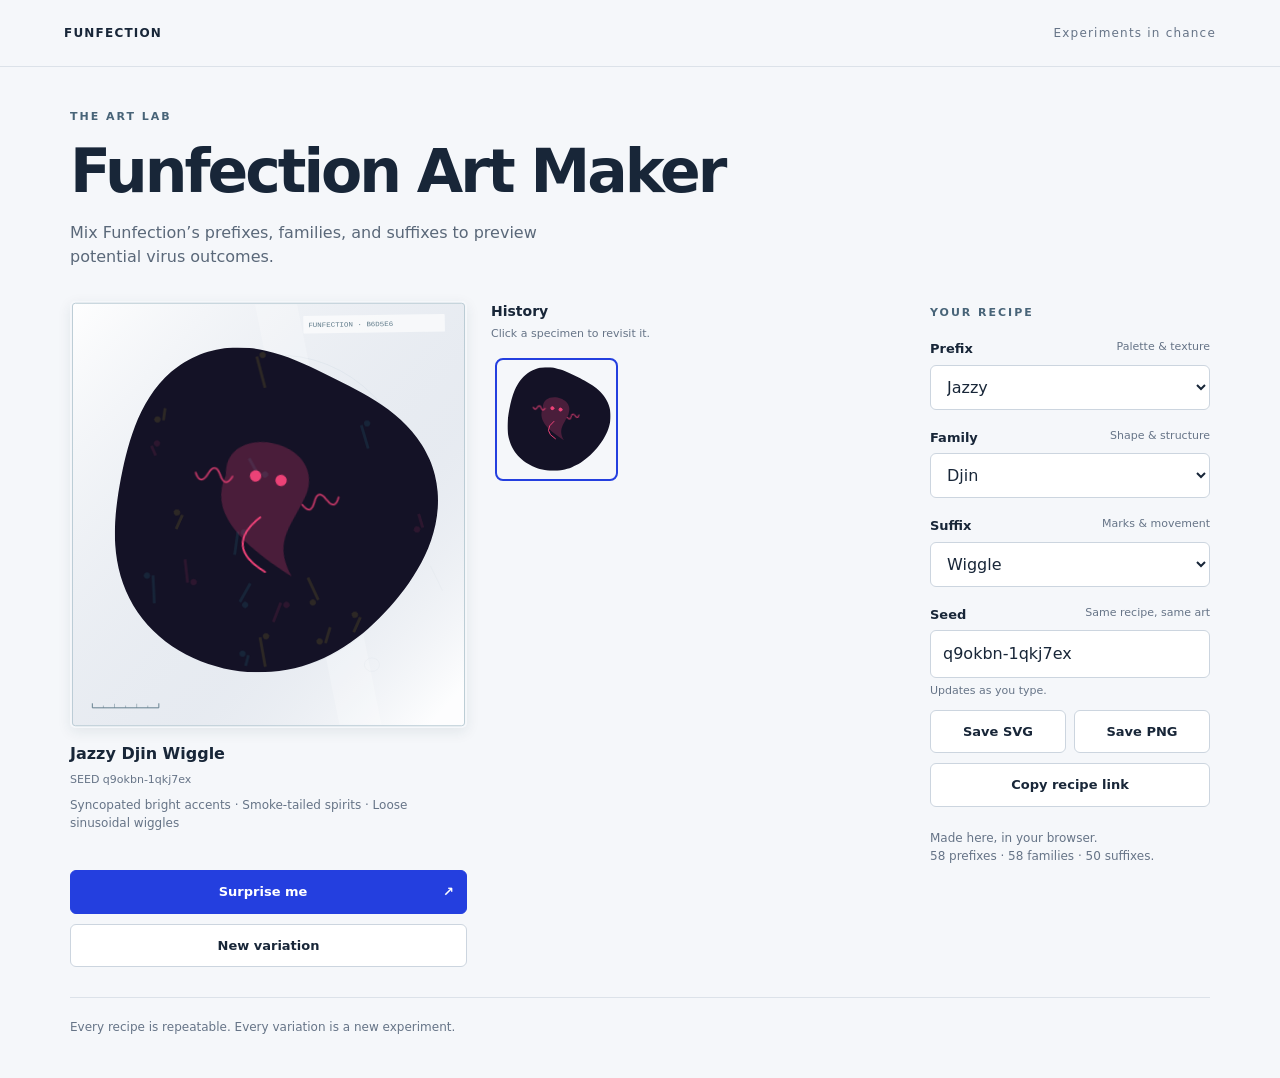
==== art/index.html @ f911940b "Space plate instances by fitted body size to limit overlap" ====
<!doctype html>
<html lang="en">
  <head>
    <meta charset="utf-8" />
    <meta name="viewport" content="width=device-width,initial-scale=1" />
    <title>Funfection Art Maker</title>
    <link rel="stylesheet" href="style.css?v=9" />
    <script src="catalog.js?v=9" defer></script>
    <script src="traits.js?v=12" defer></script>
    <script src="config.js?v=9" defer></script>
    <script src="art.js?v=19" defer></script>
    <script src="plate.js?v=9" defer></script>
    <script src="app.js?v=18" defer></script>
  </head>
  <body>
    <header><a href="/">FUNFECTION</a><span>Experiments in chance</span></header>
    <main>
      <section class="intro">
        <p class="eyebrow">THE ART LAB</p>
        <h1>Funfection Art Maker</h1>
        <p>
          Mix Funfection’s prefixes, families, and suffixes to preview potential virus outcomes.
        </p>
      </section>
      <section class="lab" aria-label="Art maker">
        <div class="work">
          <div class="specimens">
            <div class="current">
              <div class="microscope-slide">
                <div id="plate-overlay" class="plate-overlay" aria-hidden="true"></div>
                <div id="art" role="img" aria-label="Generated artwork"></div>
              </div>
              <div class="caption">
                <h2 id="name"></h2>
                <span id="edition"></span>
                <p id="traits-info" class="trait-description"></p>
              </div>
              <div class="image-actions" aria-label="Generate artwork">
                <button class="primary" type="button" id="random">
                  Surprise me <span>↗</span>
                </button>
                <button type="button" id="variation">New variation</button>
              </div>
            </div>
            <section class="history-panel" aria-label="Image history">
              <h2>History</h2>
              <p>Click a specimen to revisit it.</p>
              <div id="history"></div>
            </section>
          </div>
        </div>
        <aside>
          <p class="eyebrow">YOUR RECIPE</p>
          <form id="recipe">
            <label for="prefix">Prefix <small>Palette & texture</small></label
            ><select id="prefix"></select>
            <label for="family">Family <small>Shape & structure</small></label
            ><select id="family"></select>
            <label for="suffix">Suffix <small>Marks & movement</small></label
            ><select id="suffix"></select>
            <label for="seed">Seed <small>Same recipe, same art</small></label
            ><input
              id="seed"
              maxlength="80"
              autocomplete="off"
              aria-describedby="seed-help"
            /><small id="seed-help">Updates as you type.</small>
            <div class="downloads">
              <button type="button" id="svg">Save SVG</button
              ><button type="button" id="png">Save PNG</button>
            </div>
            <button type="button" id="share">Copy recipe link</button>
          </form>
          <p class="note">
            Made here, in your browser.<br />58 prefixes · 58 families · 50 suffixes.
          </p>
          <p id="status" role="status" aria-live="polite"></p>
        </aside>
      </section>
      <footer>Every recipe is repeatable. Every variation is a new experiment.</footer>
    </main>
  </body>
</html>
---- art/style.css ----
* {
  box-sizing: border-box;
}
body {
  margin: 0;
  background: #f5f7fa;
  color: #182638;
  font:
    16px/1.5 system-ui,
    sans-serif;
}
header {
  padding: 24px 5vw;
  display: flex;
  justify-content: space-between;
  border-bottom: 1px solid #dce2e9;
  font-size: 12px;
  letter-spacing: 0.1em;
}
header a {
  font-weight: 800;
  color: inherit;
  text-decoration: none;
}
header span {
  color: #667487;
}
main {
  max-width: 1200px;
  margin: auto;
  padding: 42px 30px;
}
.eyebrow {
  font-size: 11px;
  font-weight: 800;
  letter-spacing: 0.18em;
  color: #486478;
  margin: 0 0 14px;
}
.intro {
  margin-bottom: 32px;
}
.intro h1 {
  font-size: clamp(36px, 5vw, 60px);
  line-height: 1.05;
  letter-spacing: -0.05em;
  margin: 0 0 18px;
}
.intro > p:last-child {
  color: #5a6879;
  max-width: 490px;
}
.lab {
  display: grid;
  grid-template-columns: minmax(0, 1fr) 280px;
  gap: 42px;
  align-items: start;
}
.work {
  min-width: 0;
}
#art {
  background: white;
  aspect-ratio: 1;
  box-shadow: 0 12px 40px #18263812;
}
#art svg {
  display: block;
  width: 100%;
  height: 100%;
}
.caption {
  display: flex;
  justify-content: space-between;
  align-items: baseline;
  gap: 15px;
  padding: 14px 0;
}
.caption h2 {
  font-size: 16px;
  margin: 0;
}
.caption span {
  font-size: 11px;
  color: #667487;
  overflow-wrap: anywhere;
}
aside {
  padding-top: 4px;
}
label {
  display: flex;
  justify-content: space-between;
  font-size: 13px;
  font-weight: 650;
  margin: 18px 0 6px;
}
small {
  font-size: 11px;
  font-weight: 400;
  color: #667487;
}
select,
input,
button {
  font: inherit;
  width: 100%;
  border: 1px solid #ccd5df;
  border-radius: 6px;
  background: white;
  color: inherit;
  padding: 11px 12px;
}
button {
  cursor: pointer;
  margin-top: 10px;
  font-size: 13px;
  font-weight: 650;
}
button:hover {
  background: #e9eff5;
}
button:focus-visible,
input:focus-visible,
select:focus-visible {
  outline: 3px solid #619bf2;
  outline-offset: 3px;
}
.primary {
  background: #243fdf;
  color: white;
  border-color: #243fdf;
  margin-top: 24px;
}
.primary:hover {
  background: #1930bc;
}
.primary span {
  float: right;
}
.downloads {
  display: flex;
  gap: 8px;
}
.note,
footer,
#status {
  font-size: 12px;
  color: #667487;
}
.note {
  margin-top: 22px;
}
footer {
  border-top: 1px solid #dce2e9;
  margin-top: 30px;
  padding-top: 20px;
}
#status {
  min-height: 18px;
}
@media (max-width: 700px) {
  header span {
    display: none;
  }
  main {
    padding: 28px 20px;
  }
  .lab {
    grid-template-columns: 1fr;
    gap: 20px;
  }
  .caption {
    flex-wrap: wrap;
  }
  aside {
    padding: 0;
  }
  .intro h1 br {
    display: none;
  }
}

/* Half the original width and height gives one quarter of the display area. */
.specimens {
  display: grid;
  grid-template-columns: minmax(0, 1fr) minmax(0, 1fr);
  gap: 24px;
  align-items: start;
}
.current {
  min-width: 0;
}
#art {
  background: transparent;
  border-radius: 50%;
  box-shadow: none;
}
.caption {
  display: block;
}
.caption span {
  display: block;
  margin-top: 6px;
}
.history-panel h2 {
  font-size: 14px;
  margin: 0;
}
.history-panel p {
  font-size: 11px;
  color: #667487;
  margin: 4px 0 12px;
}
#history {
  display: grid;
  grid-template-columns: repeat(3, minmax(0, 1fr));
  gap: 10px;
  max-height: 480px;
  overflow: auto;
  padding: 4px;
}
.history-item {
  padding: 0;
  border: 2px solid transparent;
  background: transparent;
  margin: 0;
  border-radius: 50%;
  aspect-ratio: 1;
}
.history-item:hover {
  background: transparent;
  border-color: #9aa9c0;
}
.history-item[aria-pressed='true'] {
  border-color: #243fdf;
}
.history-item svg {
  display: block;
  width: 100%;
  height: 100%;
  border-radius: 50%;
}
#seed-help {
  display: block;
  margin-top: 5px;
}
@media (max-width: 420px) {
  .specimens {
    gap: 14px;
  }
  #history {
    grid-template-columns: repeat(2, minmax(0, 1fr));
    gap: 6px;
  }
}

.trait-description {
  font-size: 12px;
  line-height: 1.5;
  color: #667487;
  margin: 8px 0 0;
}

/* Presentation glass stays outside the exported specimen SVG. */
.microscope-slide {
  position: relative;
  padding: 24px 12px 30px;
  background: linear-gradient(135deg, #ffffffbb, #dcebf150 48%, #ffffffb8);
  border: 1px solid #bccdd7;
  border-radius: 5px;
  box-shadow:
    0 4px 14px #17384616,
    inset 0 0 0 3px #ffffff70;
  isolation: isolate;
}
.microscope-slide::before {
  content: '';
  position: absolute;
  inset: 13% 6%;
  border: 1px solid #b5c9d375;
  border-radius: 50%;
  box-shadow: inset 0 0 22px #9fb7c72b;
  z-index: -1;
}
.microscope-slide::after {
  content: '';
  position: absolute;
  inset: 0;
  background: linear-gradient(
    118deg,
    transparent 28%,
    #ffffff70 29%,
    #ffffff15 39%,
    transparent 40%
  );
  pointer-events: none;
  border-radius: inherit;
}
.slide-label {
  position: absolute;
  top: 8px;
  left: 10px;
  font:
    7px/1.2 ui-monospace,
    monospace;
  letter-spacing: 0.12em;
  color: #607b8a;
}
.slide-scale {
  position: absolute;
  bottom: 12px;
  right: 13px;
  width: 42px;
  height: 5px;
  border: 1px solid #607b8a;
  border-top: 0;
  background: repeating-linear-gradient(90deg, transparent 0 6px, #607b8a 6px 7px);
}
#art,
#art svg,
.history-item svg {
  border-radius: 0;
}
.history-item {
  border-radius: 8px;
}

/* The seeded glass SVG replaces the fixed coverslip and reflection. */
.microscope-slide {
  background: transparent;
  border: 0;
  box-shadow: 0 4px 14px #17384616;
}
.microscope-slide::before,
.microscope-slide::after {
  content: none;
}
.plate-overlay {
  position: absolute;
  inset: 0;
  pointer-events: none;
  z-index: 0;
}
.plate-overlay svg {
  display: block;
  width: 100%;
  height: 100%;
}
.microscope-slide #art {
  position: relative;
  z-index: 1;
}
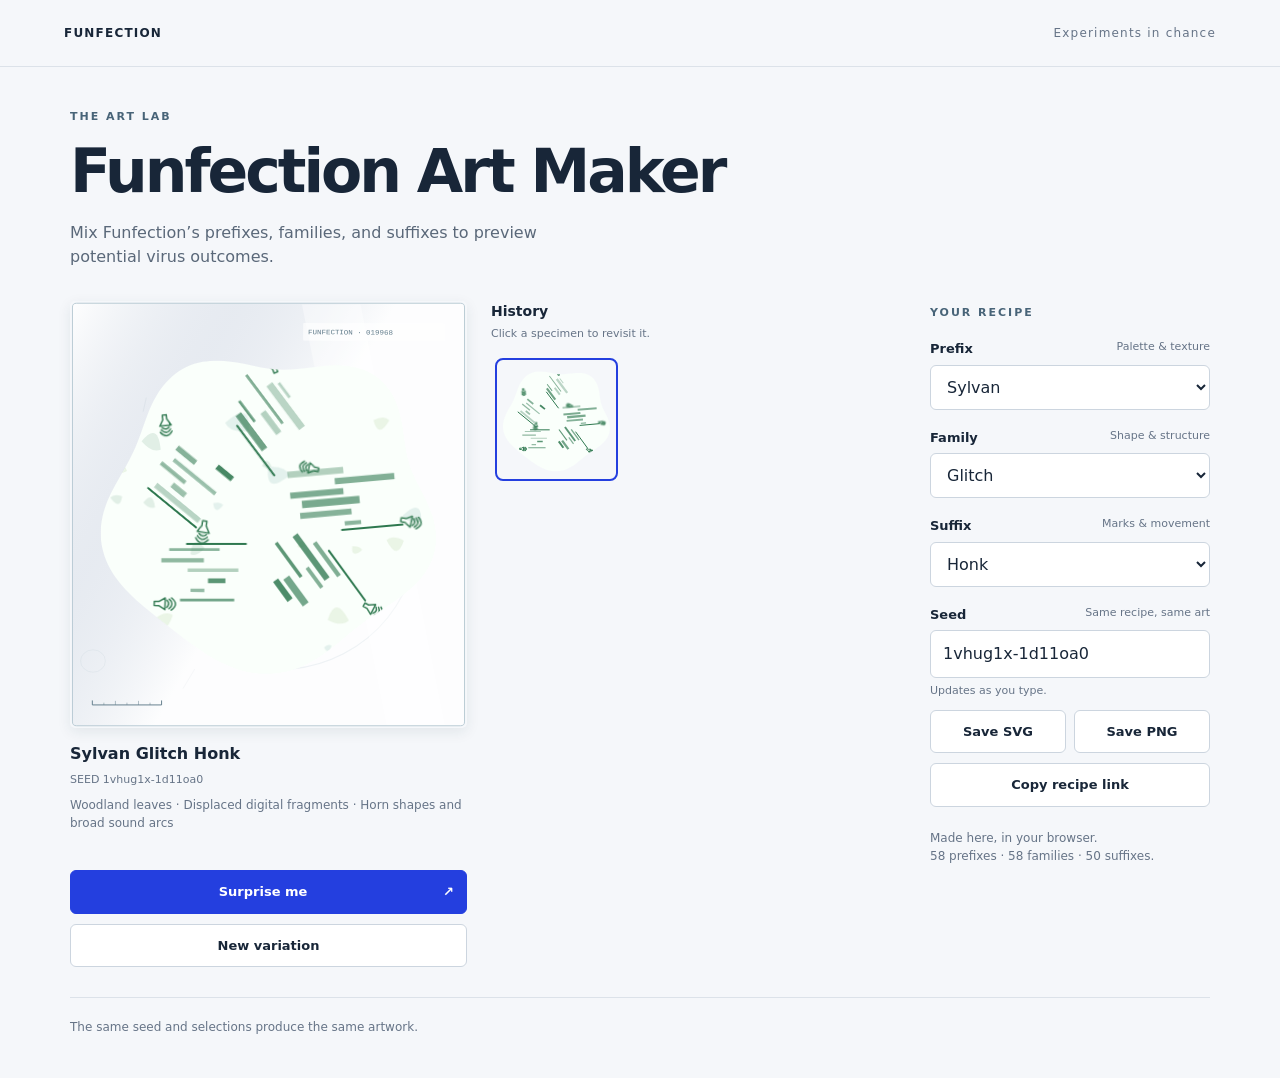
==== commit 4d057eaa: "Simplify Art Maker footer wording" ====
--- a/art/index.html
+++ b/art/index.html
@@ -77,7 +77,7 @@
           <p id="status" role="status" aria-live="polite"></p>
         </aside>
       </section>
-      <footer>Every recipe is repeatable. Every variation is a new experiment.</footer>
+      <footer>The same seed and selections produce the same artwork.</footer>
     </main>
   </body>
 </html>
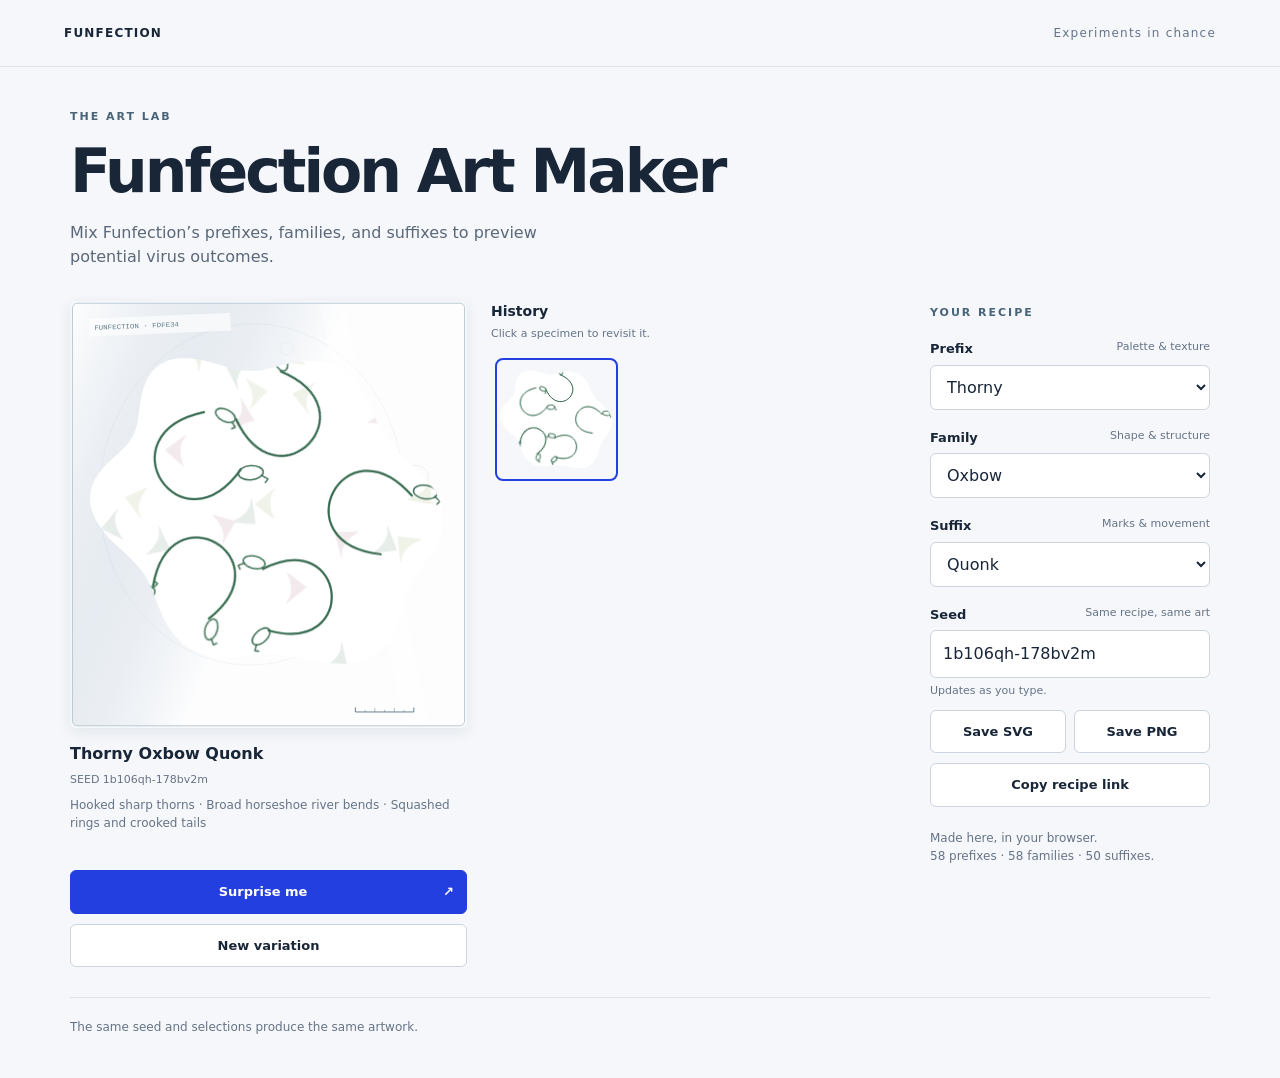
==== commit 84702cff: "Toggle main virus artwork to a full viewport view on click" ====
--- a/art/index.html
+++ b/art/index.html
@@ -4,13 +4,13 @@
     <meta charset="utf-8" />
     <meta name="viewport" content="width=device-width,initial-scale=1" />
     <title>Funfection Art Maker</title>
-    <link rel="stylesheet" href="style.css?v=9" />
+    <link rel="stylesheet" href="style.css?v=10" />
     <script src="catalog.js?v=9" defer></script>
     <script src="traits.js?v=12" defer></script>
     <script src="config.js?v=9" defer></script>
     <script src="art.js?v=19" defer></script>
     <script src="plate.js?v=9" defer></script>
-    <script src="app.js?v=18" defer></script>
+    <script src="app.js?v=19" defer></script>
   </head>
   <body>
     <header><a href="/">FUNFECTION</a><span>Experiments in chance</span></header>
@@ -28,7 +28,7 @@
             <div class="current">
               <div class="microscope-slide">
                 <div id="plate-overlay" class="plate-overlay" aria-hidden="true"></div>
-                <div id="art" role="img" aria-label="Generated artwork"></div>
+                <div id="art" role="button" tabindex="0" aria-expanded="false" aria-label="Generated artwork" title="Click to enlarge; click again to restore"></div>
               </div>
               <div class="caption">
                 <h2 id="name"></h2>
--- a/art/style.css
+++ b/art/style.css
@@ -351,3 +351,33 @@
   position: relative;
   z-index: 1;
 }
+
+#art {
+  cursor: zoom-in;
+}
+#art:focus-visible {
+  outline: 3px solid #619bf2;
+  outline-offset: 3px;
+}
+body:has(#art[aria-expanded='true']) {
+  overflow: hidden;
+}
+/* Lift the slide's stacking context above the rest of the page. */
+.microscope-slide:has(#art[aria-expanded='true']) {
+  isolation: auto;
+  z-index: 100;
+}
+.microscope-slide #art[aria-expanded='true'] {
+  position: fixed;
+  inset: 0;
+  z-index: 100;
+  display: grid;
+  place-items: center;
+  aspect-ratio: auto;
+  background: #f5f7fa;
+  cursor: zoom-out;
+}
+#art[aria-expanded='true'] svg {
+  width: min(100vw, 100dvh);
+  height: min(100vw, 100dvh);
+}
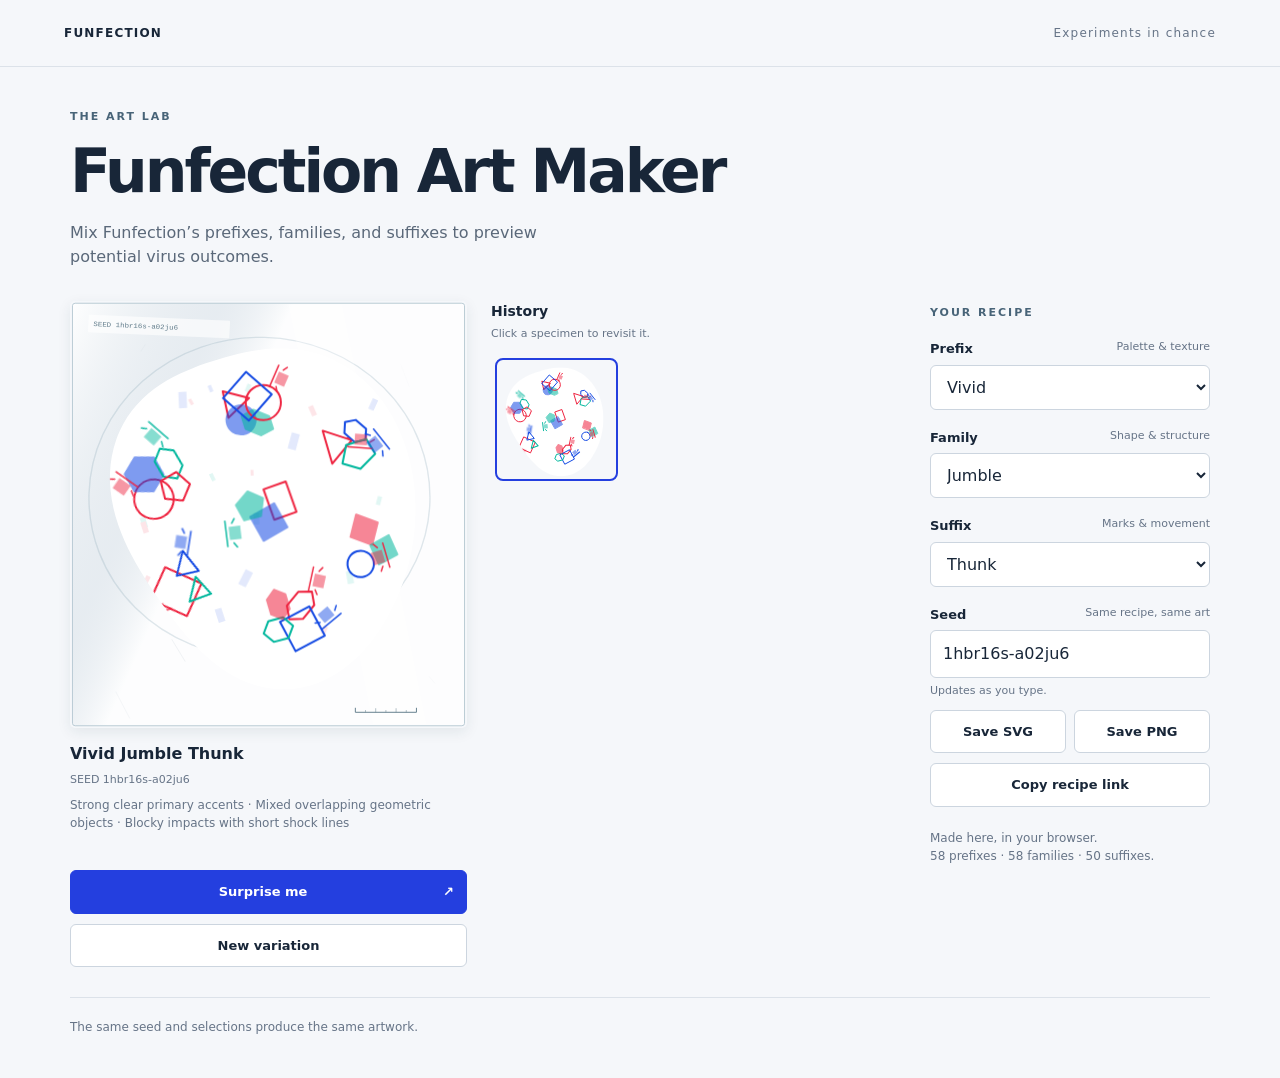
==== commit 1af8ce86: "Display actual seed on microscope slide label" ====
--- a/art/index.html
+++ b/art/index.html
@@ -9,7 +9,7 @@
     <script src="traits.js?v=12" defer></script>
     <script src="config.js?v=9" defer></script>
     <script src="art.js?v=19" defer></script>
-    <script src="plate.js?v=9" defer></script>
+    <script src="plate.js?v=10" defer></script>
     <script src="app.js?v=19" defer></script>
   </head>
   <body>
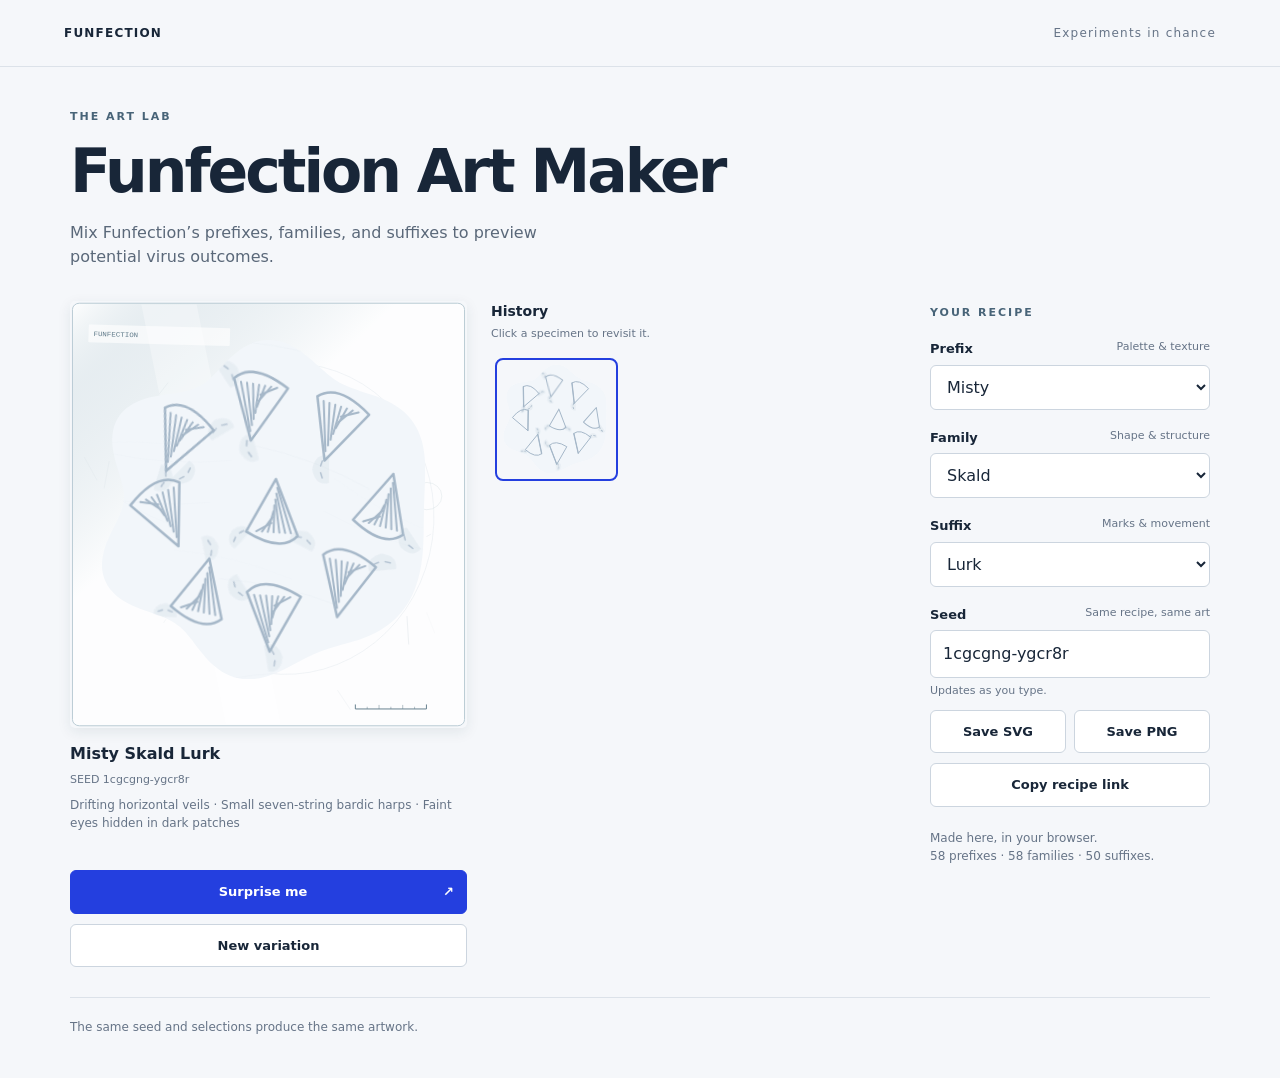
==== commit 159945ab: "Include branded microscope plate in SVG and PNG exports" ====
--- a/art/index.html
+++ b/art/index.html
@@ -9,8 +9,8 @@
     <script src="traits.js?v=12" defer></script>
     <script src="config.js?v=9" defer></script>
     <script src="art.js?v=19" defer></script>
-    <script src="plate.js?v=10" defer></script>
-    <script src="app.js?v=19" defer></script>
+    <script src="plate.js?v=11" defer></script>
+    <script src="app.js?v=20" defer></script>
   </head>
   <body>
     <header><a href="/">FUNFECTION</a><span>Experiments in chance</span></header>
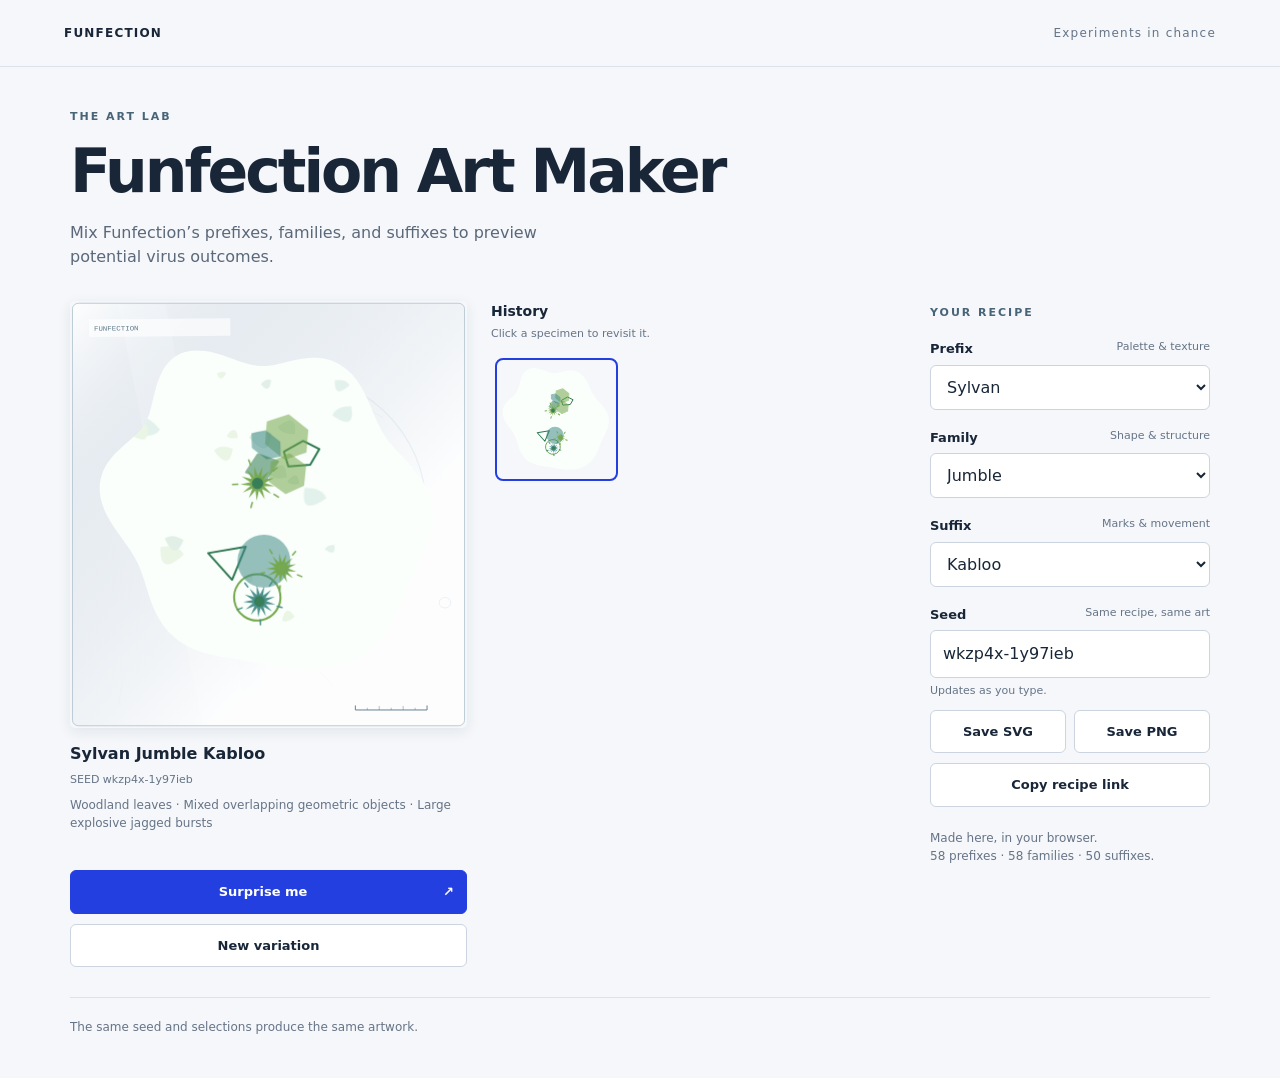
==== commit b67cf549: "Include branded microscope plate in enlarged artwork view" ====
--- a/art/index.html
+++ b/art/index.html
@@ -4,13 +4,13 @@
     <meta charset="utf-8" />
     <meta name="viewport" content="width=device-width,initial-scale=1" />
     <title>Funfection Art Maker</title>
-    <link rel="stylesheet" href="style.css?v=10" />
+    <link rel="stylesheet" href="style.css?v=11" />
     <script src="catalog.js?v=9" defer></script>
     <script src="traits.js?v=12" defer></script>
     <script src="config.js?v=9" defer></script>
     <script src="art.js?v=19" defer></script>
     <script src="plate.js?v=11" defer></script>
-    <script src="app.js?v=20" defer></script>
+    <script src="app.js?v=21" defer></script>
   </head>
   <body>
     <header><a href="/">FUNFECTION</a><span>Experiments in chance</span></header>
--- a/art/style.css
+++ b/art/style.css
@@ -64,7 +64,7 @@
   aspect-ratio: 1;
   box-shadow: 0 12px 40px #18263812;
 }
-#art svg {
+#art > svg {
   display: block;
   width: 100%;
   height: 100%;
@@ -377,7 +377,7 @@
   background: #f5f7fa;
   cursor: zoom-out;
 }
-#art[aria-expanded='true'] svg {
-  width: min(100vw, 100dvh);
-  height: min(100vw, 100dvh);
-}
+#art[aria-expanded='true'] > svg {
+  width: min(100vw, 84.2105dvh);
+  height: min(118.75vw, 100dvh);
+}
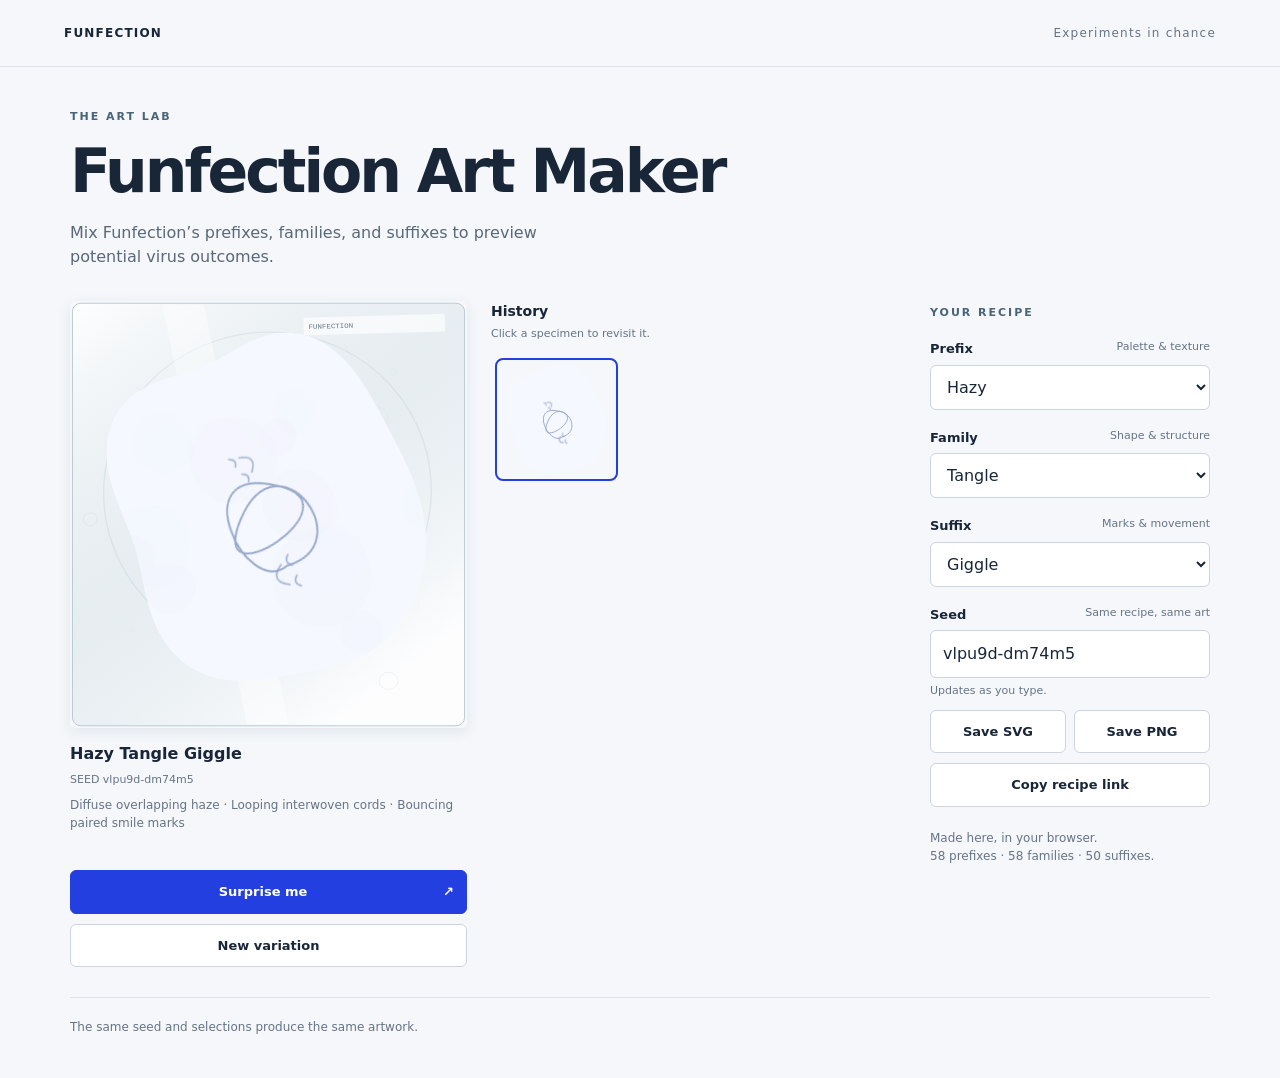
==== commit 74ec7128: "Remove uncalibrated microscope slide scale marks" ====
--- a/art/index.html
+++ b/art/index.html
@@ -4,12 +4,12 @@
     <meta charset="utf-8" />
     <meta name="viewport" content="width=device-width,initial-scale=1" />
     <title>Funfection Art Maker</title>
-    <link rel="stylesheet" href="style.css?v=11" />
+    <link rel="stylesheet" href="style.css?v=12" />
     <script src="catalog.js?v=9" defer></script>
     <script src="traits.js?v=12" defer></script>
     <script src="config.js?v=9" defer></script>
     <script src="art.js?v=19" defer></script>
-    <script src="plate.js?v=11" defer></script>
+    <script src="plate.js?v=12" defer></script>
     <script src="app.js?v=21" defer></script>
   </head>
   <body>
--- a/art/style.css
+++ b/art/style.css
@@ -307,16 +307,7 @@
   letter-spacing: 0.12em;
   color: #607b8a;
 }
-.slide-scale {
-  position: absolute;
-  bottom: 12px;
-  right: 13px;
-  width: 42px;
-  height: 5px;
-  border: 1px solid #607b8a;
-  border-top: 0;
-  background: repeating-linear-gradient(90deg, transparent 0 6px, #607b8a 6px 7px);
-}
+
 #art,
 #art svg,
 .history-item svg {
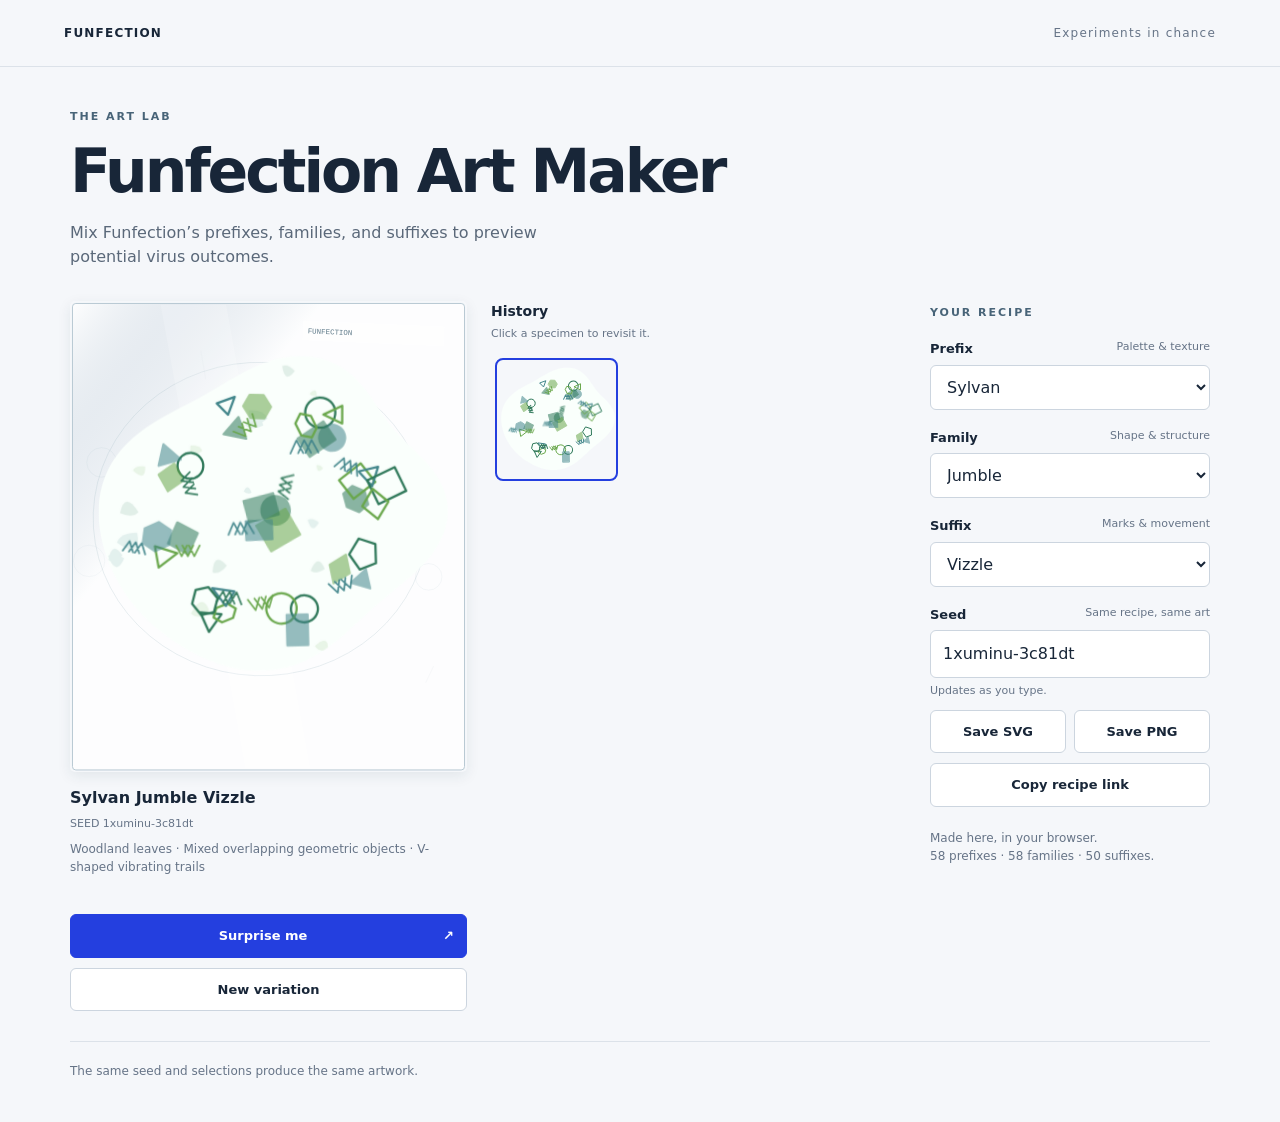
==== commit 44b205d0: "Unify slide composition and proportional strokes across views and exports" ====
--- a/art/index.html
+++ b/art/index.html
@@ -4,13 +4,13 @@
     <meta charset="utf-8" />
     <meta name="viewport" content="width=device-width,initial-scale=1" />
     <title>Funfection Art Maker</title>
-    <link rel="stylesheet" href="style.css?v=12" />
+    <link rel="stylesheet" href="style.css?v=13" />
     <script src="catalog.js?v=9" defer></script>
     <script src="traits.js?v=12" defer></script>
     <script src="config.js?v=9" defer></script>
     <script src="art.js?v=19" defer></script>
-    <script src="plate.js?v=12" defer></script>
-    <script src="app.js?v=21" defer></script>
+    <script src="plate.js?v=13" defer></script>
+    <script src="app.js?v=22" defer></script>
   </head>
   <body>
     <header><a href="/">FUNFECTION</a><span>Experiments in chance</span></header>
@@ -27,7 +27,6 @@
           <div class="specimens">
             <div class="current">
               <div class="microscope-slide">
-                <div id="plate-overlay" class="plate-overlay" aria-hidden="true"></div>
                 <div id="art" role="button" tabindex="0" aria-expanded="false" aria-label="Generated artwork" title="Click to enlarge; click again to restore"></div>
               </div>
               <div class="caption">
--- a/art/style.css
+++ b/art/style.css
@@ -372,3 +372,11 @@
   width: min(100vw, 84.2105dvh);
   height: min(118.75vw, 100dvh);
 }
+
+/* All main views use the same complete slide SVG and proportions. */
+.microscope-slide {
+  padding: 0;
+}
+#art {
+  aspect-ratio: 800 / 950;
+}
